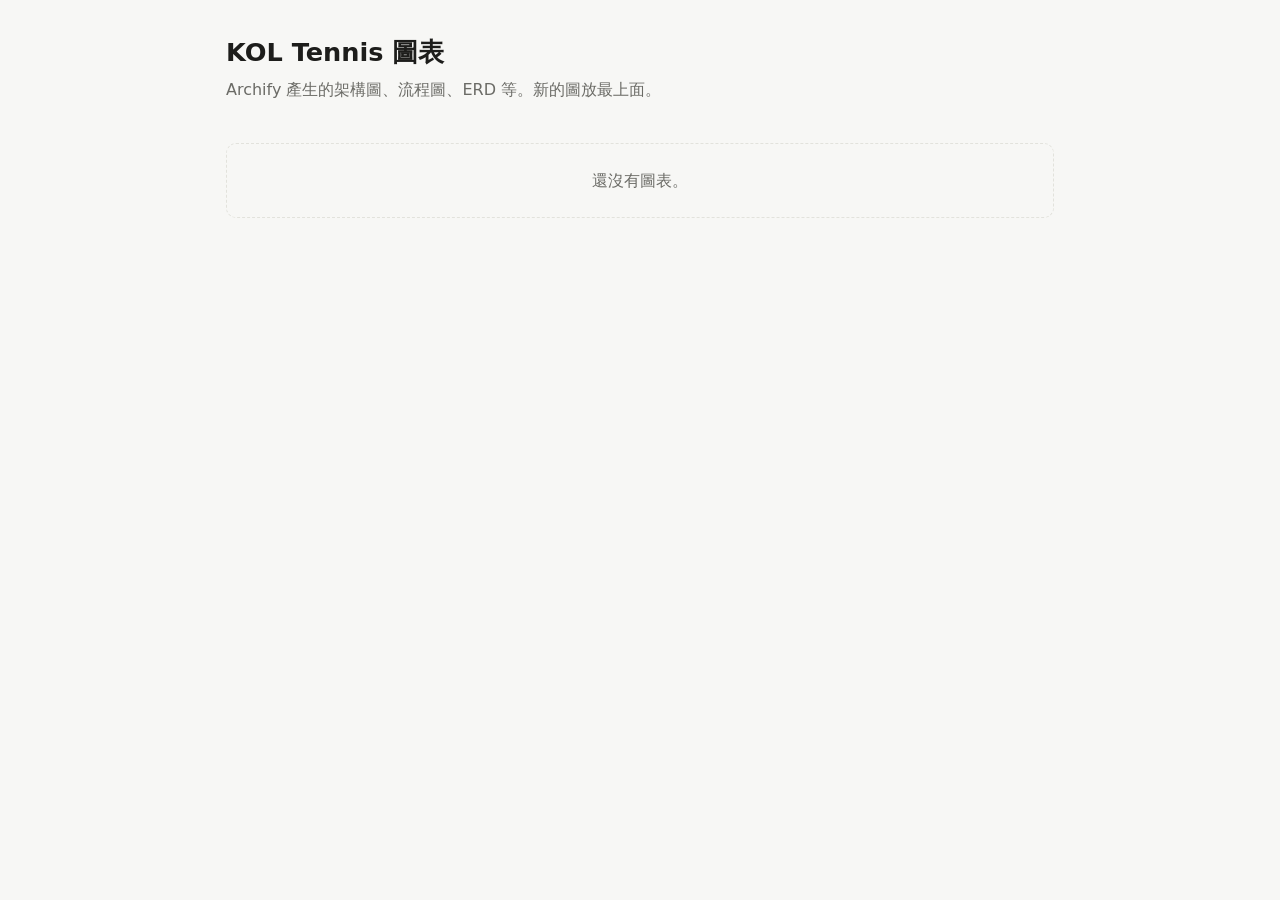
==== diagrams/index.html @ 1ae636fc "Add diagrams/ folder for Archify output with an index page Keep diagrams in the repo instead of /tmp" ====
<!doctype html>
<html lang="zh-Hant">
<head>
<meta charset="utf-8">
<meta name="viewport" content="width=device-width, initial-scale=1">
<title>KOL Tennis 圖表</title>
<style>
  :root { --bg:#f7f7f5; --card:#fff; --text:#1d1d1b; --muted:#6b6b66; --line:#e2e2dc; --accent:#2f6f4f; }
  @media (prefers-color-scheme: dark) {
    :root { --bg:#161716; --card:#1f201f; --text:#ececea; --muted:#9a9a94; --line:#333431; --accent:#7cc39c; }
  }
  * { box-sizing:border-box; }
  body { margin:0; background:var(--bg); color:var(--text);
         font:16px/1.6 system-ui, "Noto Sans TC", "Microsoft JhengHei", sans-serif; }
  main { max-width:860px; margin:0 auto; padding:32px 16px 64px; }
  h1 { font-size:1.6rem; margin:0 0 4px; }
  .sub { color:var(--muted); margin:0 0 24px; }
  ul { list-style:none; padding:0; margin:0; display:grid; gap:10px; }
  li a { display:block; background:var(--card); border:1px solid var(--line); border-radius:10px;
         padding:14px 16px; color:inherit; text-decoration:none; }
  li a:hover { border-color:var(--accent); }
  .title { font-weight:600; }
  .meta { color:var(--muted); font-size:.9rem; }
  .tag { display:inline-block; font-size:.75rem; color:var(--accent); border:1px solid var(--accent);
         border-radius:999px; padding:0 8px; margin-right:6px; }
  .empty { color:var(--muted); border:1px dashed var(--line); border-radius:10px; padding:24px; text-align:center; }
</style>
</head>
<body>
<main>
  <h1>KOL Tennis 圖表</h1>
  <p class="sub">Archify 產生的架構圖、流程圖、ERD 等。新的圖放最上面。</p>

  <!-- 新增圖表時，在這個 <ul> 最上面加一筆：
  <li><a href="資料夾/檔名.html">
    <span class="tag">類型</span><span class="title">標題</span>
    <div class="meta">YYYY-MM-DD · 一句話說明</div>
  </a></li>
  -->
  <ul id="diagrams">
  </ul>
  <p class="empty" id="empty">還沒有圖表。</p>
</main>
<script>
  if (document.querySelector('#diagrams li')) document.getElementById('empty').remove();
</script>
</body>
</html>
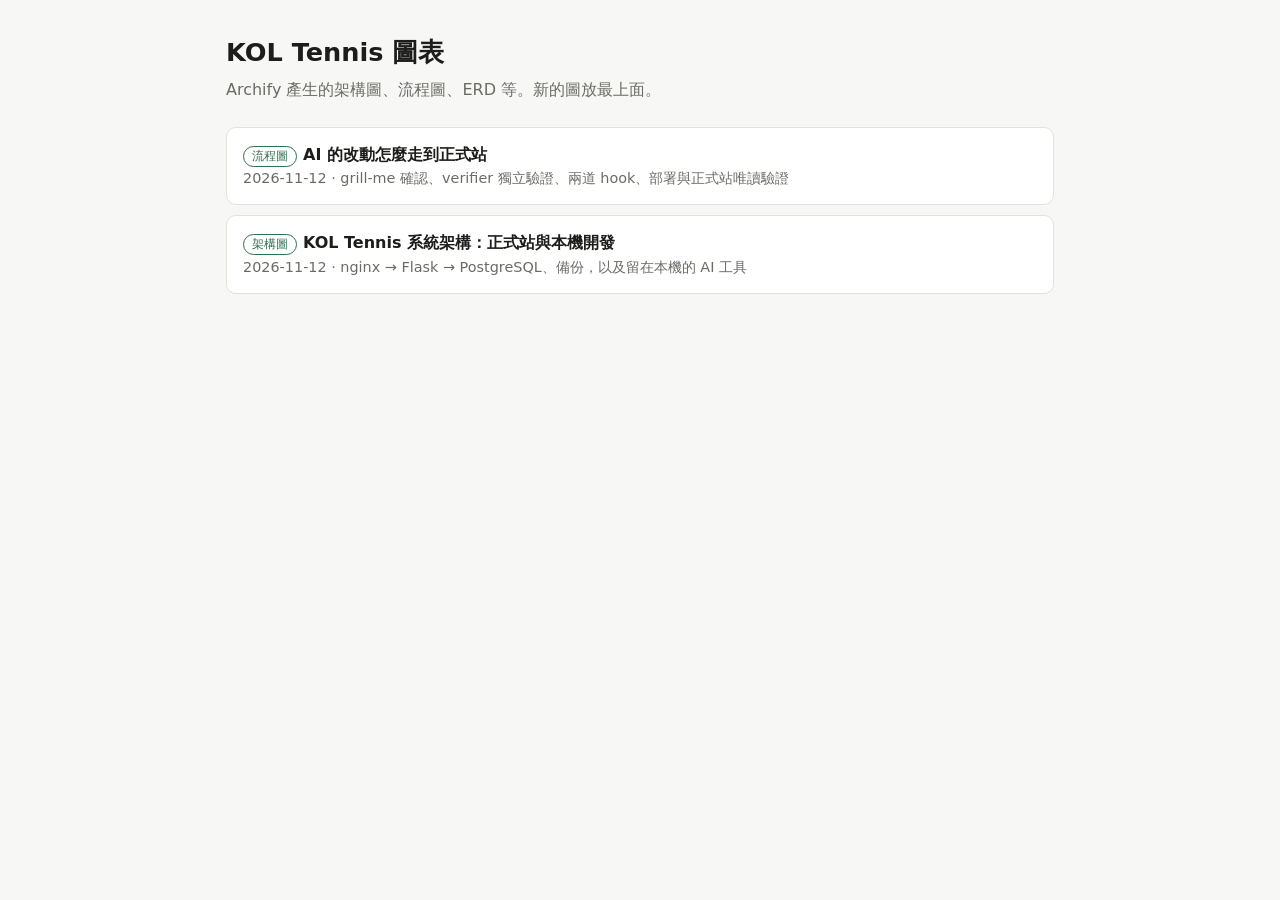
==== commit 0d70c136: "Add workflow and architecture diagrams for the AI change pipeline Co-Authored-By: Claude Fable 5.2 <" ====
--- a/diagrams/index.html
+++ b/diagrams/index.html
@@ -38,6 +38,14 @@
   </a></li>
   -->
   <ul id="diagrams">
+  <li><a href="workflow-ai-change-to-prod-20261112/ai-change-to-prod.html">
+    <span class="tag">流程圖</span><span class="title">AI 的改動怎麼走到正式站</span>
+    <div class="meta">2026-11-12 · grill-me 確認、verifier 獨立驗證、兩道 hook、部署與正式站唯讀驗證</div>
+  </a></li>
+  <li><a href="architecture-kol-tennis-system-20261112/kol-tennis-system.html">
+    <span class="tag">架構圖</span><span class="title">KOL Tennis 系統架構：正式站與本機開發</span>
+    <div class="meta">2026-11-12 · nginx → Flask → PostgreSQL、備份，以及留在本機的 AI 工具</div>
+  </a></li>
   </ul>
   <p class="empty" id="empty">還沒有圖表。</p>
 </main>
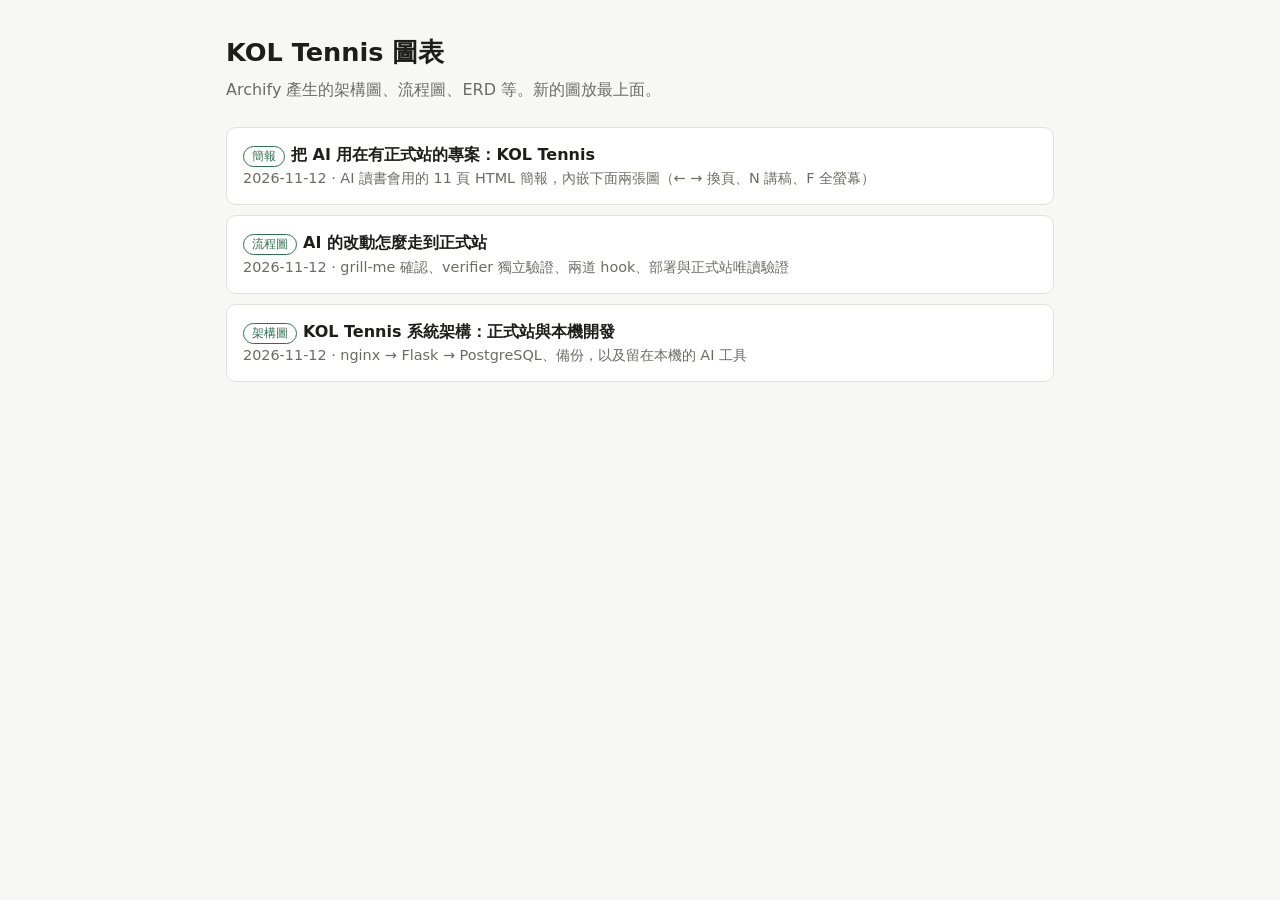
==== commit d3060e5a: "Add HTML slide deck on using AI in the KOL Tennis project Co-Authored-By: Claude Fable 5.2 <noreply@" ====
--- a/diagrams/index.html
+++ b/diagrams/index.html
@@ -38,6 +38,10 @@
   </a></li>
   -->
   <ul id="diagrams">
+  <li><a href="slides-ai-on-kol-tennis-20261112/ai-on-kol-tennis.html">
+    <span class="tag">簡報</span><span class="title">把 AI 用在有正式站的專案：KOL Tennis</span>
+    <div class="meta">2026-11-12 · AI 讀書會用的 11 頁 HTML 簡報，內嵌下面兩張圖（← → 換頁、N 講稿、F 全螢幕）</div>
+  </a></li>
   <li><a href="workflow-ai-change-to-prod-20261112/ai-change-to-prod.html">
     <span class="tag">流程圖</span><span class="title">AI 的改動怎麼走到正式站</span>
     <div class="meta">2026-11-12 · grill-me 確認、verifier 獨立驗證、兩道 hook、部署與正式站唯讀驗證</div>
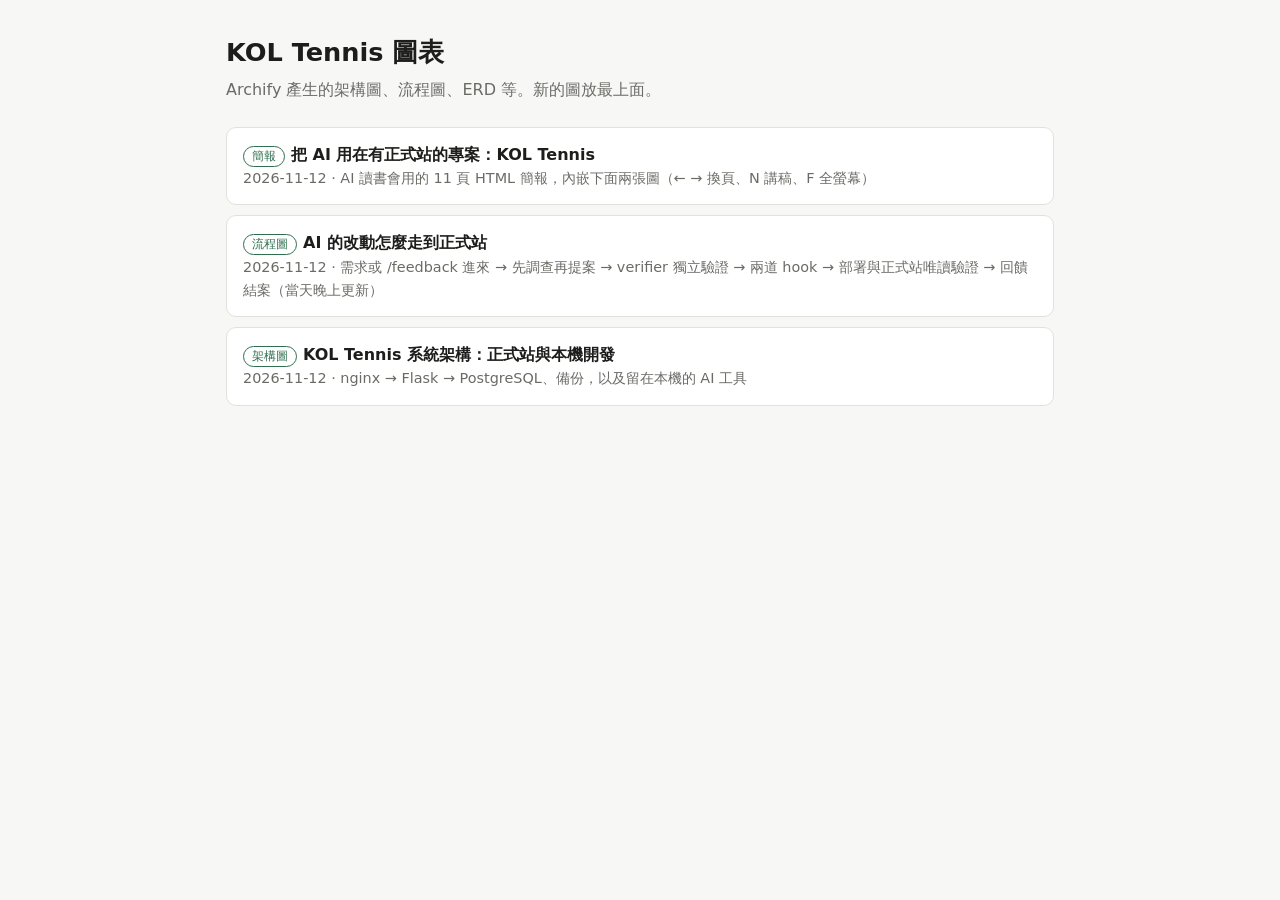
==== commit bb1d56dc: "Update AI change workflow diagram for feedback intake and close-out Redraw the workflow diagram to m" ====
--- a/diagrams/index.html
+++ b/diagrams/index.html
@@ -44,7 +44,7 @@
   </a></li>
   <li><a href="workflow-ai-change-to-prod-20261112/ai-change-to-prod.html">
     <span class="tag">流程圖</span><span class="title">AI 的改動怎麼走到正式站</span>
-    <div class="meta">2026-11-12 · grill-me 確認、verifier 獨立驗證、兩道 hook、部署與正式站唯讀驗證</div>
+    <div class="meta">2026-11-12 · 需求或 /feedback 進來 → 先調查再提案 → verifier 獨立驗證 → 兩道 hook → 部署與正式站唯讀驗證 → 回饋結案（當天晚上更新）</div>
   </a></li>
   <li><a href="architecture-kol-tennis-system-20261112/kol-tennis-system.html">
     <span class="tag">架構圖</span><span class="title">KOL Tennis 系統架構：正式站與本機開發</span>
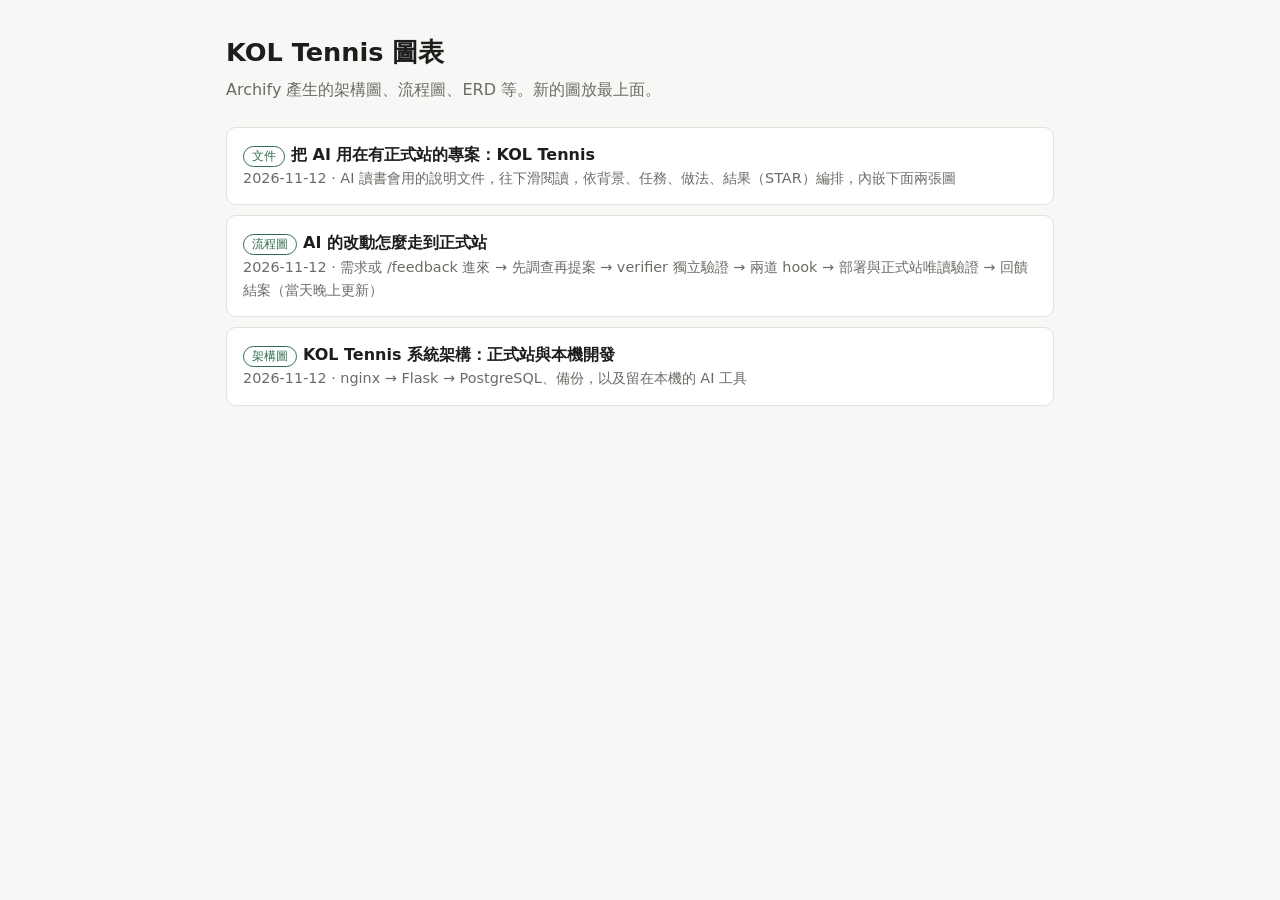
==== commit ef5b0b02: "Replace AI slide deck with a scrolling STAR-structured document The study-group material now covers " ====
--- a/diagrams/index.html
+++ b/diagrams/index.html
@@ -38,9 +38,9 @@
   </a></li>
   -->
   <ul id="diagrams">
-  <li><a href="slides-ai-on-kol-tennis-20261112/ai-on-kol-tennis.html">
-    <span class="tag">簡報</span><span class="title">把 AI 用在有正式站的專案：KOL Tennis</span>
-    <div class="meta">2026-11-12 · AI 讀書會用的 11 頁 HTML 簡報，內嵌下面兩張圖（← → 換頁、N 講稿、F 全螢幕）</div>
+  <li><a href="doc-ai-on-kol-tennis-20261112/ai-on-kol-tennis.html">
+    <span class="tag">文件</span><span class="title">把 AI 用在有正式站的專案：KOL Tennis</span>
+    <div class="meta">2026-11-12 · AI 讀書會用的說明文件，往下滑閱讀，依背景、任務、做法、結果（STAR）編排，內嵌下面兩張圖</div>
   </a></li>
   <li><a href="workflow-ai-change-to-prod-20261112/ai-change-to-prod.html">
     <span class="tag">流程圖</span><span class="title">AI 的改動怎麼走到正式站</span>
